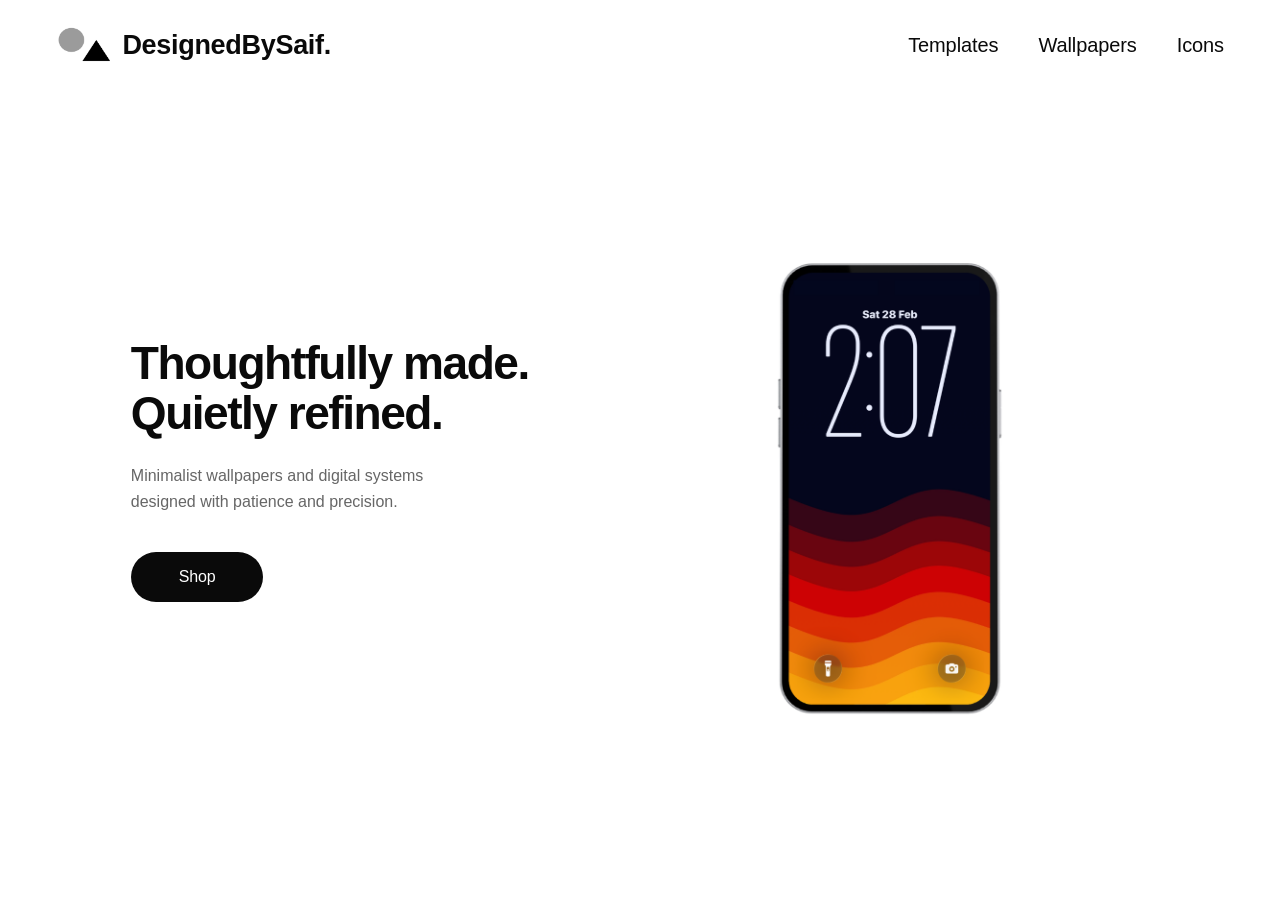
==== index.html @ e50c82ce "first commit of V1" ====
<!DOCTYPE html>
<html lang="en">
<head>
  <meta charset="UTF-8" />
  <meta name="viewport" content="width=device-width, initial-scale=1.0" />
  <title>DesignedBySaif.</title>
  <link rel="stylesheet" href="style.css" />
</head>
<body>

  <!-- NAV -->
  <nav class="nav">
    <a href="index.html" class="logo">
      <img src="images/logo.png" alt="DesignedBySaif logo" class="logo-img" />
      <span class="logo-text">DesignedBySaif.</span>
    </a>
    <ul class="nav-links">
      <li><a href="templates.html">Templates</a></li>
      <li><a href="wallpapers.html">Wallpapers</a></li>
      <li><a href="icons.html">Icons</a></li>
    </ul>
  </nav>

  <!-- HERO -->
  <main class="hero">
    <div class="hero-content">
      <h1 class="hero-heading">
        Thoughtfully made.<br>Quietly refined.
      </h1>
      <p class="hero-sub">
        Minimalist wallpapers and digital systems<br />
        designed with patience and precision.
      </p>
      <a href="wallpapers.html" class="btn-shop">Shop</a>
    </div>

    <div class="hero-visual">
      <img src="images/iphoneAir-mockup copy.png" alt="iPhone mockup" class="mockup" />
    </div>
  </main>

  <script src="main.js"></script>
</body>
</html>
---- style.css ----
*, *::before, *::after {
  box-sizing: border-box;
  margin: 0;
  padding: 0;
}

:root {
  --black: #0a0a0a;
  --white: #ffffff;
  --grey: #666;
  --font: 'SF Pro Display', -apple-system, BlinkMacSystemFont, 'Segoe UI', sans-serif;
}

html {
  scroll-behavior: smooth;
}

body {
  font-family: var(--font);
  background: var(--white);
  color: var(--black);
  min-height: 100vh;
  overflow-x: hidden;
}

/* ── NAV ── */
.nav {
  position: fixed;
  top: 0;
  left: 0;
  right: 0;
  z-index: 100;
  display: flex;
  align-items: center;
  justify-content: space-between;
  padding: 22px 56px;
  background: var(--white);
}

.logo {
  display: flex;
  align-items: center;
  gap: 10px;
  text-decoration: none;
  color: var(--black);
}

.logo-img {
  height: 46px;
  width: auto;
  display: block;
}

.logo-text {
  font-size: 27px;
  font-weight: 600;
  letter-spacing: -0.3px;
  color: var(--black);
}

.nav-links {
  list-style: none;
  display: flex;
  gap: 40px;
}

.nav-links a {
  text-decoration: none;
  font-size: 20px;
  font-weight: 400;
  color: var(--black);
  letter-spacing: -0.1px;
  transition: opacity 0.2s;
}

.nav-links a:hover {
  opacity: 0.5;
}

/* ── HERO ── */
.hero {
  min-height: 100vh;
  display: flex;
  align-items: center;
  justify-content: center;
  padding: 100px 40px 60px;
  gap: 80px;
}

.hero-content {
  flex: 0 1 420px;
}

.hero-heading {
  font-size: clamp(36px, 3.6vw, 52px);
  font-weight: 700;
  line-height: 1.1;
  letter-spacing: -1.5px;
  color: var(--black);
  margin-bottom: 24px;
  white-space: nowrap;
}

.hero-sub {
  font-size: 16px;
  font-weight: 400;
  color: var(--grey);
  line-height: 1.6;
  margin-bottom: 38px;
}

.btn-shop {
  display: inline-block;
  background: var(--black);
  color: var(--white);
  text-decoration: none;
  font-size: 16px;
  font-weight: 500;
  padding: 16px 48px;
  border-radius: 100px;
  letter-spacing: -0.2px;
  transition: transform 0.2s, opacity 0.2s;
}

.btn-shop:hover {
  opacity: 0.8;
  transform: scale(0.98);
}

/* ── HERO MOCKUP ── */
.hero-visual {
  flex: 0 0 auto;
  display: flex;
  align-items: center;
  justify-content: center;
}

.mockup {
  height: clamp(520px, 72vh, 780px);
  width: auto;
  display: block;
  user-select: none;
  pointer-events: none;
}

/* ── COMING SOON PAGE ── */
.coming-soon-page {
  min-height: 100vh;
  display: flex;
  align-items: center;
  justify-content: center;
}

.coming-soon-card {
  text-align: center;
  max-width: 480px;
  padding: 40px;
}

.coming-soon-label {
  font-size: 12px;
  font-weight: 600;
  letter-spacing: 2px;
  text-transform: uppercase;
  color: var(--grey);
  display: block;
  margin-bottom: 20px;
}

.coming-soon-card h1 {
  font-size: 48px;
  font-weight: 700;
  letter-spacing: -1.5px;
  color: var(--black);
  margin-bottom: 16px;
}

.coming-soon-card p {
  font-size: 16px;
  color: var(--grey);
  line-height: 1.6;
}

/* ── ACTIVE NAV LINK ── */
.nav-links a.active {
  font-weight: 600;
  opacity: 1;
}

/* ── RESPONSIVE ── */
@media (max-width: 900px) {
  .nav {
    padding: 18px 28px;
  }

  .nav-links {
    gap: 28px;
  }

  .hero {
    flex-direction: column;
    align-items: center;
    text-align: center;
    padding: 110px 28px 60px;
    gap: 40px;
    justify-content: center;
  }

  .hero-content {
    flex: none;
    width: 100%;
    max-width: 480px;
  }

  .hero-heading {
    white-space: normal;
    font-size: clamp(32px, 8vw, 48px);
  }

  .hero-visual {
    width: 100%;
    justify-content: center;
  }

  .mockup {
    height: clamp(340px, 55vw, 500px);
  }
}

@media (max-width: 480px) {
  .nav {
    padding: 16px 20px;
  }

  .nav-links {
    gap: 20px;
  }

  .nav-links a {
    font-size: 13px;
  }

  .hero-heading {
    font-size: clamp(28px, 9vw, 38px);
  }

  .mockup {
    height: clamp(280px, 70vw, 380px);
  }

  .btn-shop {
    padding: 14px 40px;
  }
}
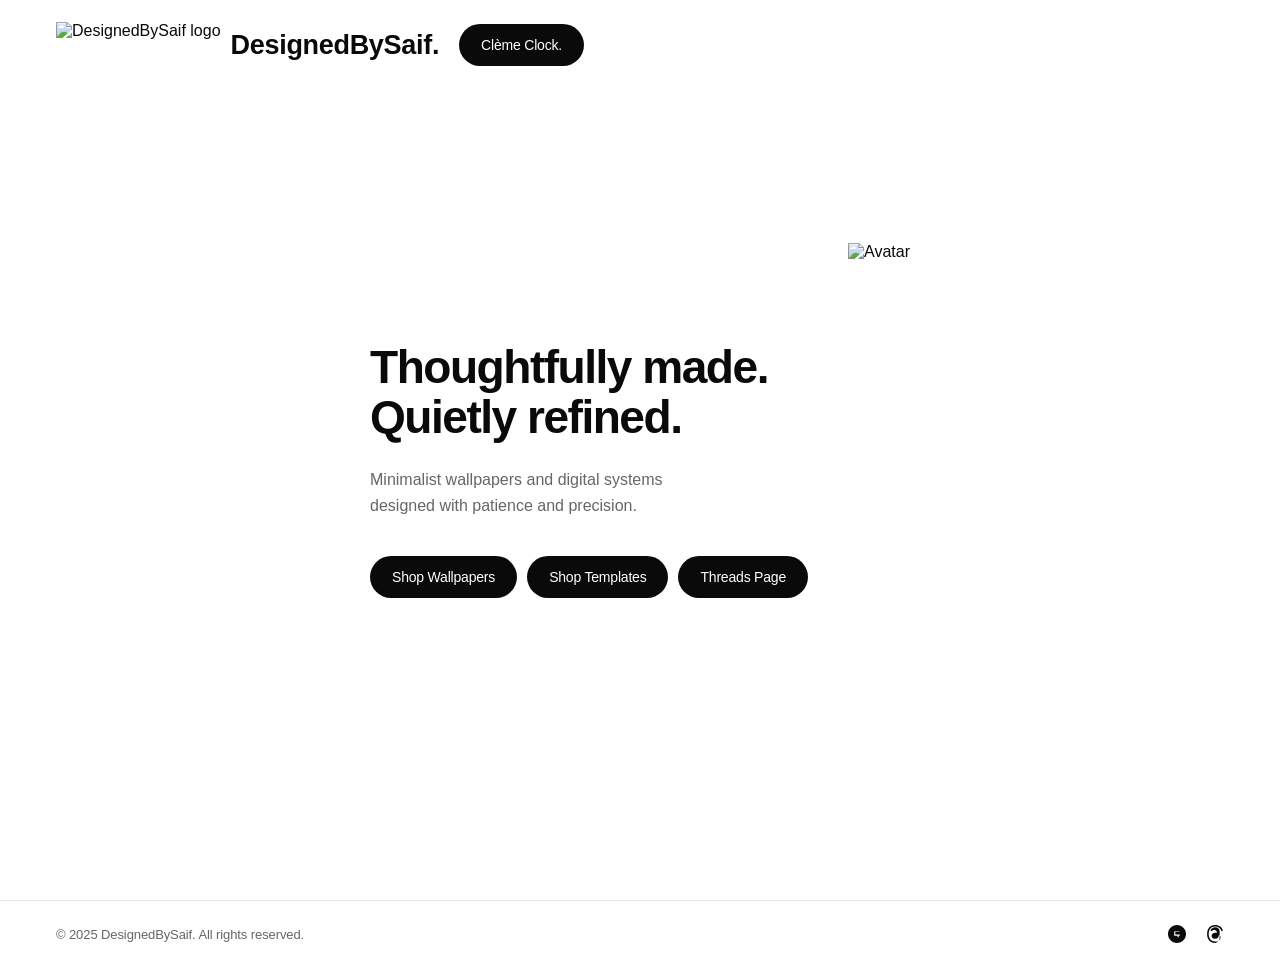
==== commit b4099273: "Add Clème Clock nav button across all pages Co-Authored-By: Claude Sonnet 4.6 <noreply@anthropic.com" ====
--- a/index.html
+++ b/index.html
@@ -10,15 +10,12 @@
 
   <!-- NAV -->
   <nav class="nav">
-    <a href="index.html" class="logo">
-      <img src="images/logo.png" alt="DesignedBySaif logo" class="logo-img" />
-      <span class="logo-text">DesignedBySaif.</span>
-    </a>
-    <ul class="nav-links">
-      <li><a href="templates.html">Templates</a></li>
-      <li><a href="wallpapers.html">Wallpapers</a></li>
-      <li><a href="icons.html">Icons</a></li>
-    </ul>
+    <div class="nav-left">
+      <a href="index.html" class="logo">
+        <img src="images/logo-header.png" alt="DesignedBySaif logo" class="logo-img" /><span class="logo-text">DesignedBySaif.</span>
+      </a>
+      <a href="https://cleme.designedbysaif.com" class="btn-shop" target="_blank">Clème Clock.</a>
+    </div>
   </nav>
 
   <!-- HERO -->
@@ -31,13 +28,29 @@
         Minimalist wallpapers and digital systems<br />
         designed with patience and precision.
       </p>
-      <a href="wallpapers.html" class="btn-shop">Shop</a>
+      <div class="btn-group">
+        <a href="https://designedbysaif.gumroad.com" class="btn-shop">Shop Wallpapers</a>
+        <a href="https://designedbysaif.gumroad.com/?section=Ux4dWXinAx-7YBI03z4t7w%3D%3D" class="btn-shop">Shop Templates</a>
+        <a href="https://www.threads.com/@designed.by.saif" class="btn-shop">Threads Page</a>
+      </div>
     </div>
 
     <div class="hero-visual">
-      <img src="images/iphoneAir-mockup copy.png" alt="iPhone mockup" class="mockup" />
+      <img src="images/avatar.png" alt="Avatar" class="mockup" />
     </div>
   </main>
+
+  <footer class="footer">
+    <span class="footer-copy">&copy; 2025 DesignedBySaif. All rights reserved.</span>
+    <div class="footer-social">
+      <a href="https://designedbysaif.gumroad.com/?section=ZeJnvQgT6xfrPhi4JXOjMw%3D%3D" target="_blank" aria-label="Gumroad">
+        <svg width="18" height="18" viewBox="0 0 24 24" fill="currentColor"><path d="M12 0C5.373 0 0 5.373 0 12s5.373 12 12 12 12-5.373 12-12S18.627 0 12 0zm4.5 14.25h-2.25v1.5c0 .414-.336.75-.75.75s-.75-.336-.75-.75v-1.5H9c-.414 0-.75-.336-.75-.75V9c0-.414.336-.75.75-.75h6c.414 0 .75.336.75.75v4.5c0 .414-.336.75-.75.75zm0-5.25H9.75v3.75h6.75V9z"/></svg>
+      </a>
+      <a href="https://www.threads.com/@designed.by.saif" target="_blank" aria-label="Threads">
+        <svg width="18" height="18" viewBox="0 0 24 24" fill="currentColor"><path d="M12.186 24h-.007c-3.581-.024-6.334-1.205-8.184-3.509C2.35 18.44 1.5 15.586 1.472 12.01v-.017c.03-3.579.879-6.43 2.525-8.482C5.845 1.205 8.6.024 12.18 0h.014c2.746.02 5.043.725 6.826 2.098 1.677 1.29 2.858 3.13 3.509 5.467l-2.04.569c-1.104-3.96-3.898-5.984-8.304-6.015-2.91.022-5.11.936-6.54 2.717C4.307 6.504 3.616 8.914 3.589 12c.027 3.086.718 5.496 2.057 7.164 1.43 1.783 3.631 2.698 6.54 2.717 2.623-.02 4.358-.631 5.8-2.045 1.647-1.613 1.618-3.593 1.09-4.798-.31-.71-.873-1.3-1.634-1.75-.192 1.352-.622 2.446-1.284 3.272-.886 1.102-2.14 1.704-3.73 1.79-1.202.065-2.361-.218-3.259-.801-1.063-.689-1.685-1.74-1.752-2.964-.065-1.19.408-2.285 1.33-3.082.88-.76 2.119-1.207 3.583-1.291a13.853 13.853 0 012.325.117v-.123c0-.867-.273-1.72-.796-2.332-.64-.74-1.597-1.107-2.708-1.118-1.96.007-3.069.826-3.578 1.607l-1.733-1.124C7.576 3.94 9.275 2.99 12.282 2.97h.01c3.714.01 5.895 2.192 5.895 5.947v6.567c.022.247.043.5.043.757 0 2.45-.88 4.37-2.614 5.705C14.175 23.292 12.292 24 12.186 24z"/></svg>
+      </a>
+    </div>
+  </footer>
 
   <script src="main.js"></script>
 </body>
--- a/style.css
+++ b/style.css
@@ -37,6 +37,13 @@
   background: var(--white);
 }
 
+.nav-left {
+  display: flex;
+  align-items: center;
+  gap: 20px;
+}
+
+
 .logo {
   display: flex;
   align-items: center;
@@ -84,7 +91,7 @@
   align-items: center;
   justify-content: center;
   padding: 100px 40px 60px;
-  gap: 80px;
+  gap: 40px;
 }
 
 .hero-content {
@@ -109,22 +116,29 @@
   margin-bottom: 38px;
 }
 
+.btn-group {
+  display: flex;
+  flex-wrap: nowrap;
+  gap: 10px;
+}
+
 .btn-shop {
   display: inline-block;
   background: var(--black);
   color: var(--white);
   text-decoration: none;
-  font-size: 16px;
+  font-size: 14px;
   font-weight: 500;
-  padding: 16px 48px;
+  padding: 13px 22px;
   border-radius: 100px;
   letter-spacing: -0.2px;
   transition: transform 0.2s, opacity 0.2s;
+  white-space: nowrap;
 }
 
 .btn-shop:hover {
-  opacity: 0.8;
-  transform: scale(0.98);
+  opacity: 0.6;
+  transform: scale(0.97);
 }
 
 /* ── HERO MOCKUP ── */
@@ -136,7 +150,7 @@
 }
 
 .mockup {
-  height: clamp(520px, 72vh, 780px);
+  height: clamp(364px, 50.4vh, 546px);
   width: auto;
   display: block;
   user-select: none;
@@ -179,6 +193,137 @@
   font-size: 16px;
   color: var(--grey);
   line-height: 1.6;
+}
+
+/* ── SHOP PAGE ── */
+.shop-page {
+  min-height: 100vh;
+  padding: 120px 56px 80px;
+}
+
+.shop-header {
+  margin-bottom: 48px;
+}
+
+.shop-title {
+  font-size: 36px;
+  font-weight: 700;
+  letter-spacing: -1px;
+  color: var(--black);
+  margin-top: 8px;
+}
+
+.product-grid {
+  display: grid;
+  grid-template-columns: repeat(auto-fill, minmax(360px, 1fr));
+  gap: 56px 48px;
+}
+
+.product-card {
+  text-decoration: none;
+  color: var(--black);
+  transition: transform 0.2s;
+}
+
+.product-card:hover {
+  transform: translateY(-4px);
+}
+
+.product-inner {
+  background: #f2f2f2;
+  border-radius: 20px;
+  overflow: hidden;
+  display: flex;
+  flex-direction: column;
+}
+
+.product-img-wrap {
+  width: 100%;
+  aspect-ratio: 4 / 3;
+  display: flex;
+  align-items: center;
+  justify-content: center;
+}
+
+.product-img {
+  width: 100%;
+  height: 100%;
+  object-fit: contain;
+  display: block;
+  padding: 16px;
+}
+
+.product-info {
+  padding: 20px 24px 24px;
+  display: flex;
+  flex-direction: column;
+  gap: 8px;
+}
+
+.product-meta {
+  display: flex;
+  align-items: center;
+  justify-content: space-between;
+}
+
+.product-name {
+  font-size: 15px;
+  font-weight: 600;
+  letter-spacing: -0.2px;
+}
+
+.product-price {
+  font-size: 14px;
+  font-weight: 500;
+  color: var(--grey);
+}
+
+.product-desc {
+  font-size: 13px;
+  font-weight: 400;
+  color: var(--grey);
+  line-height: 1.6;
+}
+
+/* ── FOOTER ── */
+.footer {
+  display: flex;
+  align-items: center;
+  justify-content: space-between;
+  padding: 24px 56px;
+  border-top: 1px solid #e8e8e8;
+}
+
+.footer-copy {
+  font-size: 13px;
+  color: var(--grey);
+  letter-spacing: -0.1px;
+}
+
+.footer-social {
+  display: flex;
+  align-items: center;
+  gap: 20px;
+}
+
+.footer-social a {
+  color: var(--black);
+  display: flex;
+  align-items: center;
+  transition: opacity 0.2s;
+}
+
+.footer-social a:hover {
+  opacity: 0.4;
+}
+
+@media (max-width: 480px) {
+  .footer {
+    flex-direction: column;
+    gap: 16px;
+    padding: 24px 20px;
+    text-align: center;
+  }
 }
 
 /* ── ACTIVE NAV LINK ── */
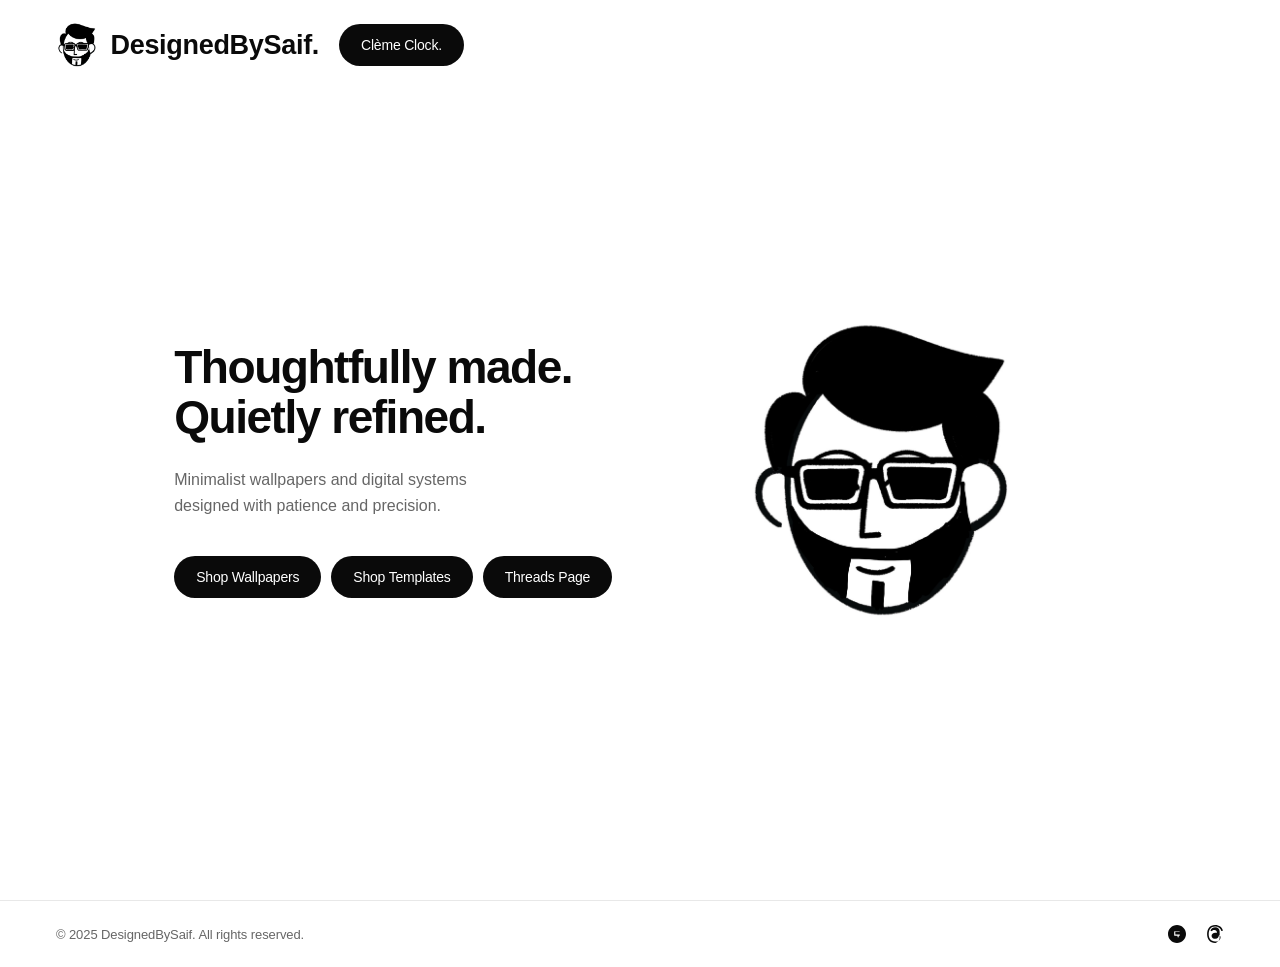
==== commit cd0e1992: "Favicon addition" ====
--- a/index.html
+++ b/index.html
@@ -4,6 +4,7 @@
   <meta charset="UTF-8" />
   <meta name="viewport" content="width=device-width, initial-scale=1.0" />
   <title>DesignedBySaif.</title>
+  <link rel="icon" type="image/png" href="images/logo-header.png?v=2" />
   <link rel="stylesheet" href="style.css" />
 </head>
 <body>
--- a/style.css
+++ b/style.css
@@ -362,38 +362,82 @@
     font-size: clamp(32px, 8vw, 48px);
   }
 
+  .btn-group {
+    flex-wrap: wrap;
+    justify-content: center;
+  }
+
   .hero-visual {
     width: 100%;
     justify-content: center;
   }
 
   .mockup {
-    height: clamp(340px, 55vw, 500px);
+    height: clamp(260px, 50vw, 400px);
   }
 }
 
 @media (max-width: 480px) {
   .nav {
-    padding: 16px 20px;
+    padding: 12px 16px;
+  }
+
+  .nav-left {
+    gap: 10px;
+  }
+
+  .logo-img {
+    height: 34px;
+  }
+
+  .logo-text {
+    display: none;
   }
 
   .nav-links {
-    gap: 20px;
+    gap: 16px;
   }
 
   .nav-links a {
     font-size: 13px;
   }
 
+  .hero {
+    padding: 80px 20px 40px;
+    gap: 28px;
+  }
+
   .hero-heading {
     font-size: clamp(28px, 9vw, 38px);
+    letter-spacing: -1px;
+  }
+
+  .hero-sub {
+    font-size: 15px;
+    margin-bottom: 28px;
+  }
+
+  .btn-group {
+    flex-wrap: wrap;
+    justify-content: center;
+    gap: 8px;
+  }
+
+  .btn-shop {
+    font-size: 13px;
+    padding: 11px 18px;
   }
 
   .mockup {
-    height: clamp(280px, 70vw, 380px);
-  }
-
-  .btn-shop {
-    padding: 14px 40px;
-  }
-}
+    height: clamp(200px, 58vw, 280px);
+  }
+
+  .shop-page {
+    padding: 90px 20px 60px;
+  }
+
+  .product-grid {
+    grid-template-columns: 1fr;
+    gap: 32px;
+  }
+}
